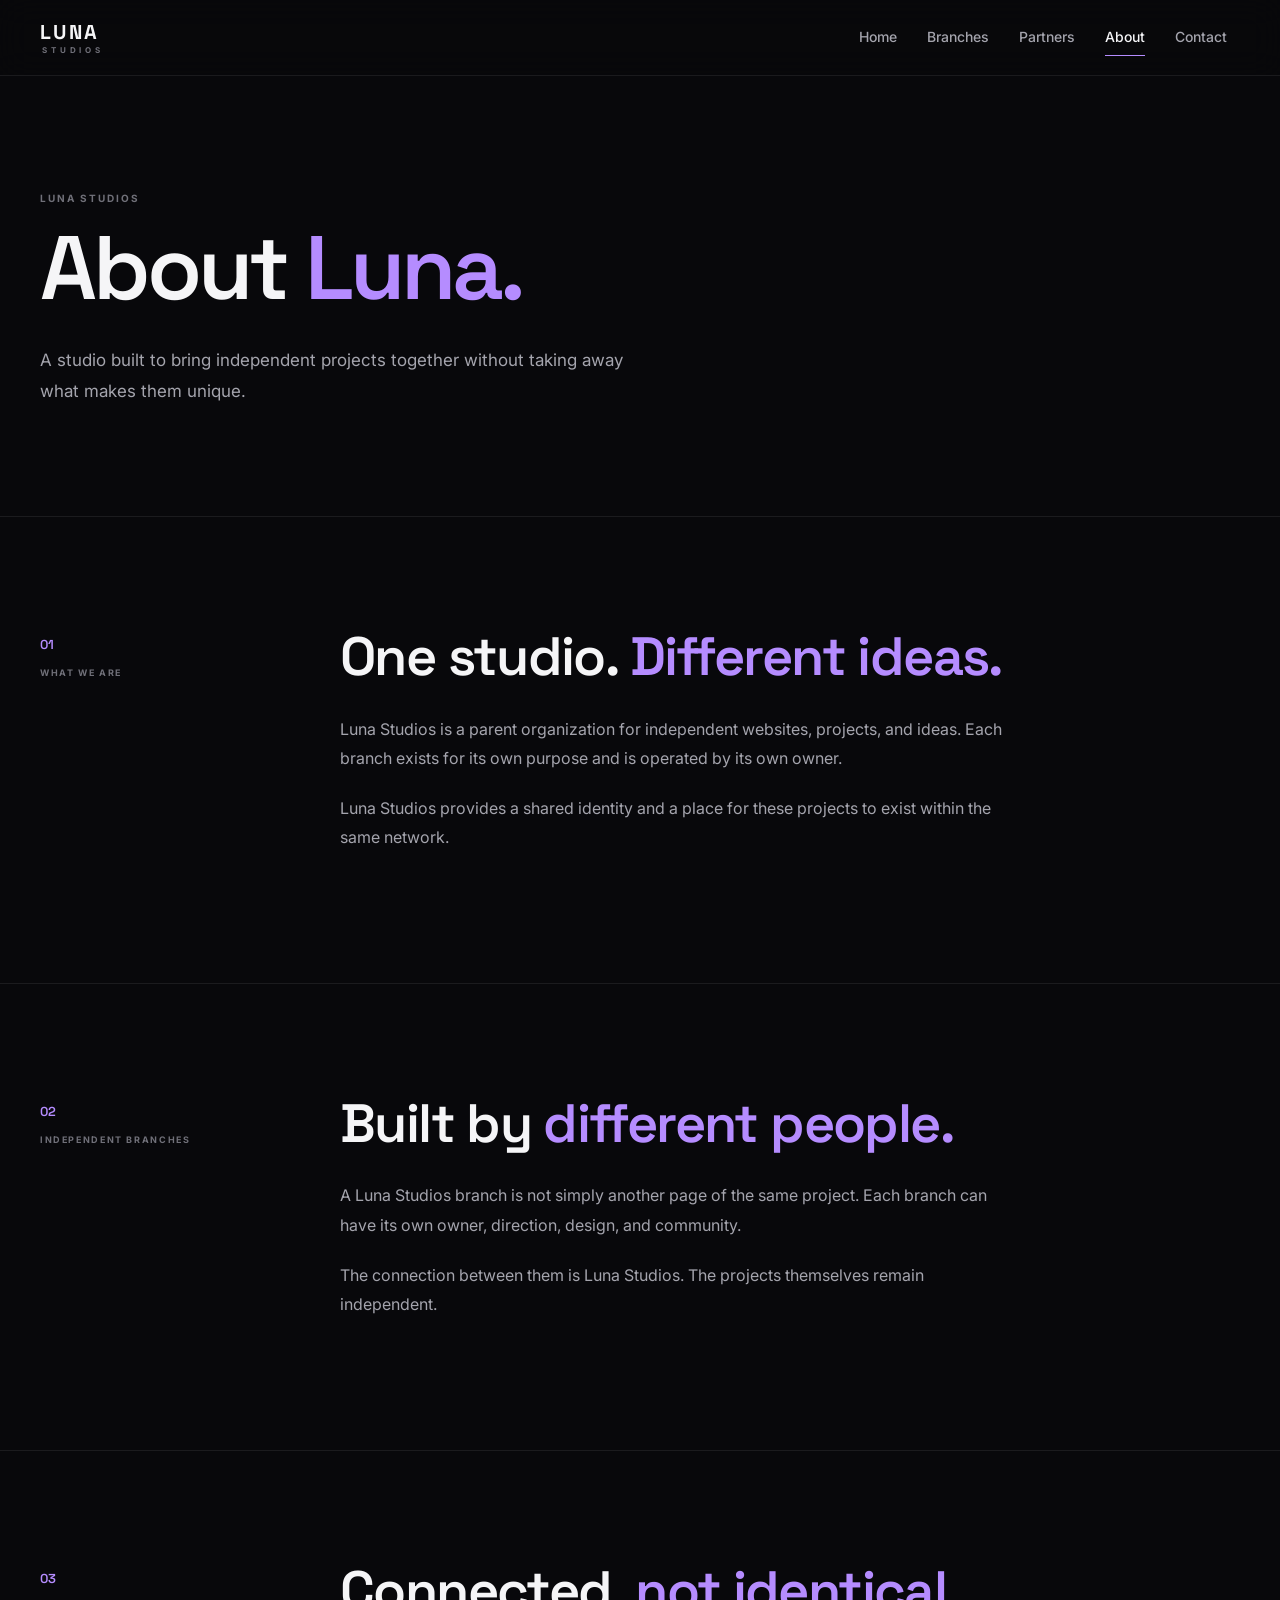
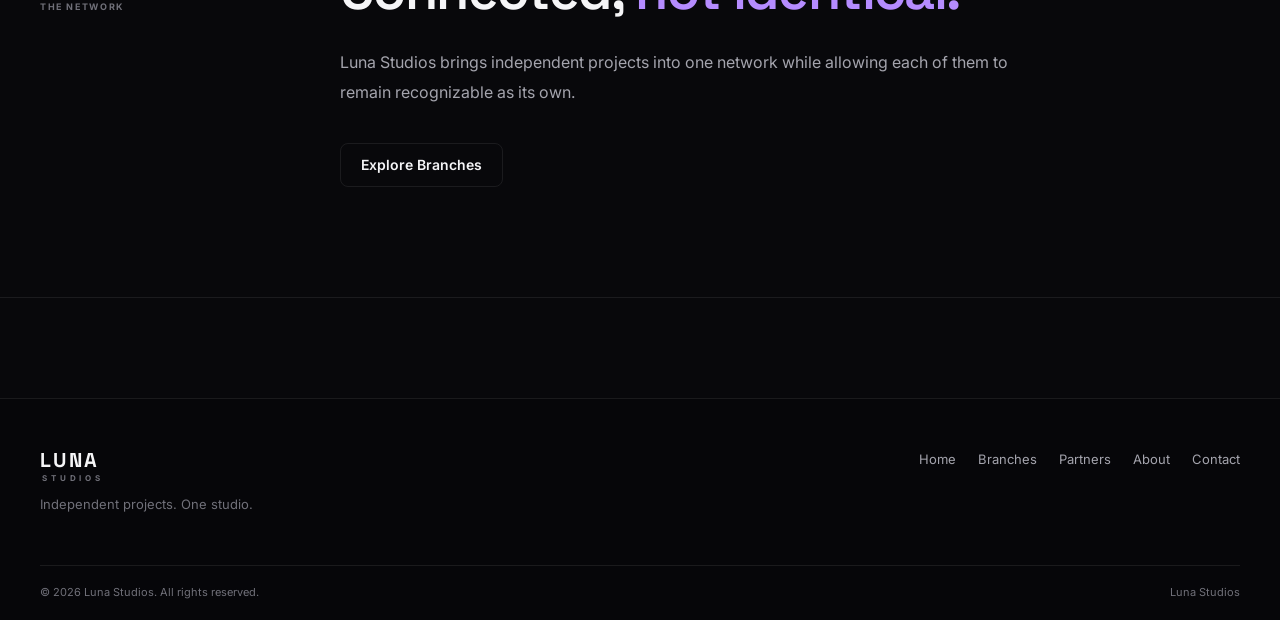
==== about.html @ f2105ee7 "Add files via upload" ====
<!DOCTYPE html>
<html lang="en">
<head>
    <meta charset="UTF-8">
    <meta name="viewport" content="width=device-width, initial-scale=1.0">

    <title>About — Luna Studios</title>

    <link rel="stylesheet" href="css/style.css">
    <link rel="stylesheet" href="css/about.css">
</head>

<body>

<header class="navbar">
    <div class="nav-container">

        <a href="index.html" class="brand">
            <span class="brand-name">LUNA</span>
            <span class="brand-subtitle">STUDIOS</span>
        </a>

        <nav class="nav-links">
            <a href="index.html">Home</a>
            <a href="branches.html">Branches</a>
            <a href="partners.html">Partners</a>
            <a href="about.html" class="active">About</a>
            <a href="contact.html">Contact</a>
        </nav>

    </div>
</header>


<main>

    <!-- Header -->

    <section class="about-hero">

        <div class="section-container">

            <p class="section-label">
                LUNA STUDIOS
            </p>

            <h1>
                About <span>Luna.</span>
            </h1>

            <p class="about-description">
                A studio built to bring independent projects
                together without taking away what makes them
                unique.
            </p>

        </div>

    </section>


    <!-- What We Are -->

    <section class="about-section">

        <div class="section-container">

            <div class="about-grid">

                <div class="about-label">
                    <span>01</span>
                    <p>WHAT WE ARE</p>
                </div>

                <div class="about-content">

                    <h2>
                        One studio.
                        <span>Different ideas.</span>
                    </h2>

                    <p>
                        Luna Studios is a parent organization for
                        independent websites, projects, and ideas.
                        Each branch exists for its own purpose and
                        is operated by its own owner.
                    </p>

                    <p>
                        Luna Studios provides a shared identity and
                        a place for these projects to exist within
                        the same network.
                    </p>

                </div>

            </div>

        </div>

    </section>


    <!-- Independent Branches -->

    <section class="about-section">

        <div class="section-container">

            <div class="about-grid">

                <div class="about-label">
                    <span>02</span>
                    <p>INDEPENDENT BRANCHES</p>
                </div>

                <div class="about-content">

                    <h2>
                        Built by
                        <span>different people.</span>
                    </h2>

                    <p>
                        A Luna Studios branch is not simply another
                        page of the same project. Each branch can
                        have its own owner, direction, design, and
                        community.
                    </p>

                    <p>
                        The connection between them is Luna Studios.
                        The projects themselves remain independent.
                    </p>

                </div>

            </div>

        </div>

    </section>


    <!-- Network -->

    <section class="about-section">

        <div class="section-container">

            <div class="about-grid">

                <div class="about-label">
                    <span>03</span>
                    <p>THE NETWORK</p>
                </div>

                <div class="about-content">

                    <h2>
                        Connected,
                        <span>not identical.</span>
                    </h2>

                    <p>
                        Luna Studios brings independent projects
                        into one network while allowing each of
                        them to remain recognizable as its own.
                    </p>

                    <a href="branches.html" class="button secondary">
                        Explore Branches
                    </a>

                </div>

            </div>

        </div>

    </section>

</main>


<footer class="footer">

    <div class="footer-container">

        <div class="footer-brand">

            <div class="brand">
                <span class="brand-name">LUNA</span>
                <span class="brand-subtitle">STUDIOS</span>
            </div>

            <p>
                Independent projects. One studio.
            </p>

        </div>


        <div class="footer-links">

            <a href="index.html">Home</a>
            <a href="branches.html">Branches</a>
            <a href="partners.html">Partners</a>
            <a href="about.html">About</a>
            <a href="contact.html">Contact</a>

        </div>

    </div>


    <div class="footer-bottom">

        <p>
            © 2026 Luna Studios. All rights reserved.
        </p>

        <p>
            Luna Studios
        </p>

    </div>

</footer>

</body>
</html>
---- css/style.css ----
@import url('https://fonts.googleapis.com/css2?family=Inter:wght@400;500;600;700&family=Space+Grotesk:wght@400;500;600;700&display=swap');

* {
    margin: 0;
    padding: 0;
    box-sizing: border-box;
}

html {
    scroll-behavior: smooth;
}

body {
    min-height: 100vh;
    background: #08080b;
    color: #f5f5f7;
    font-family: "Inter", sans-serif;
    line-height: 1.6;
    overflow-x: hidden;
}

a {
    color: inherit;
    text-decoration: none;
}

button,
input,
textarea {
    font: inherit;
}

:root {
    --background: #08080b;
    --surface: #101014;

    --border: rgba(255, 255, 255, 0.08);
    --border-hover: rgba(255, 255, 255, 0.15);

    --text: #f5f5f7;
    --text-secondary: #a4a4ad;
    --text-muted: #707079;

    --accent: #b58cff;
    --accent-light: #d0b8ff;

    --max-width: 1200px;
    --transition: 0.25s ease;
}

.section-container {
    width: min(100% - 48px, var(--max-width));
    margin: 0 auto;
}


/* Navigation */

.navbar {
    position: fixed;
    top: 0;
    left: 0;

    width: 100%;
    height: 76px;

    display: flex;
    align-items: center;

    background: rgba(8, 8, 11, 0.88);
    border-bottom: 1px solid var(--border);

    backdrop-filter: blur(16px);
    -webkit-backdrop-filter: blur(16px);

    z-index: 1000;
}

.nav-container {
    width: min(100% - 48px, var(--max-width));
    height: 100%;
    margin: 0 auto;

    display: flex;
    align-items: center;
    justify-content: space-between;
}


/* Brand */

.brand {
    display: inline-flex;
    flex-direction: column;

    line-height: 1;

    transition: opacity var(--transition);
}

.brand:hover {
    opacity: 0.75;
}

.brand-name {
    font-family: "Space Grotesk", sans-serif;
    font-size: 20px;
    font-weight: 700;
    letter-spacing: 0.12em;
}

.brand-subtitle {
    margin-top: 4px;

    color: var(--text-muted);

    font-size: 8px;
    font-weight: 700;
    letter-spacing: 0.48em;

    padding-left: 2px;
}


/* Navigation Links */

.nav-links {
    display: flex;
    align-items: center;
    gap: 4px;
}

.nav-links a {
    position: relative;

    padding: 8px 13px;

    color: var(--text-secondary);

    font-size: 14px;
    font-weight: 500;

    transition:
        color var(--transition),
        background var(--transition);
}

.nav-links a:hover {
    color: var(--text);
}

.nav-links a.active {
    color: var(--text);
}

.nav-links a.active::after {
    content: "";

    position: absolute;

    left: 13px;
    right: 13px;
    bottom: 1px;

    height: 1px;

    background: var(--accent);
}


/* Buttons */

.button {
    display: inline-flex;
    align-items: center;
    justify-content: center;

    min-height: 44px;
    padding: 0 20px;

    border: 1px solid transparent;
    border-radius: 8px;

    font-size: 14px;
    font-weight: 600;

    transition:
        transform var(--transition),
        background var(--transition),
        border-color var(--transition);
}

.button:hover {
    transform: translateY(-1px);
}

.button.primary {
    background: var(--text);
    color: var(--background);
}

.button.primary:hover {
    background: #ffffff;
}

.button.secondary {
    background: transparent;
    border-color: var(--border);
    color: var(--text);
}

.button.secondary:hover {
    border-color: var(--border-hover);
    background: rgba(255, 255, 255, 0.03);
}


/* Typography */

h1,
h2,
h3 {
    font-family: "Space Grotesk", sans-serif;
    line-height: 1.1;
}

h2 {
    font-size: clamp(32px, 5vw, 54px);
    font-weight: 600;
}

h2 span {
    color: var(--accent);
}

.section-label {
    margin-bottom: 12px;

    color: var(--text-muted);

    font-size: 10px;
    font-weight: 700;
    letter-spacing: 0.2em;
    text-transform: uppercase;
}


/* Footer */

.footer {
    margin-top: 100px;

    background: #060609;
    border-top: 1px solid var(--border);
}

.footer-container {
    width: min(100% - 48px, var(--max-width));
    margin: 0 auto;

    padding: 50px 0;

    display: flex;
    align-items: flex-start;
    justify-content: space-between;

    gap: 40px;
}

.footer-brand p {
    margin-top: 12px;

    color: var(--text-muted);
    font-size: 13px;
}

.footer-links {
    display: flex;
    flex-wrap: wrap;
    gap: 22px;
}

.footer-links a {
    color: var(--text-secondary);

    font-size: 13px;

    transition: color var(--transition);
}

.footer-links a:hover {
    color: var(--text);
}

.footer-bottom {
    width: min(100% - 48px, var(--max-width));
    margin: 0 auto;

    padding: 18px 0;

    display: flex;
    justify-content: space-between;

    border-top: 1px solid var(--border);

    color: var(--text-muted);
    font-size: 11px;
}


/* Scrollbar */

::-webkit-scrollbar {
    width: 7px;
}

::-webkit-scrollbar-track {
    background: var(--background);
}

::-webkit-scrollbar-thumb {
    background: #29292f;
    border-radius: 999px;
}

::-webkit-scrollbar-thumb:hover {
    background: #3a3a42;
}


/* Selection */

::selection {
    background: rgba(181, 140, 255, 0.25);
    color: var(--text);
}


/* Responsive */

@media (max-width: 800px) {

    .navbar {
        height: 70px;
    }

    .nav-container {
        width: min(100% - 32px, var(--max-width));
    }

    .nav-links {
        gap: 0;
    }

    .nav-links a {
        padding: 7px 8px;
        font-size: 12px;
    }

    .nav-links a.active::after {
        left: 8px;
        right: 8px;
    }

    .section-container {
        width: min(100% - 32px, var(--max-width));
    }

    .footer-container {
        width: min(100% - 32px, var(--max-width));
        flex-direction: column;
    }

    .footer-bottom {
        width: min(100% - 32px, var(--max-width));
        flex-direction: column;
        gap: 8px;
    }
}

@media (max-width: 560px) {

    .brand-name {
        font-size: 17px;
    }

    .brand-subtitle {
        font-size: 7px;
    }

    .nav-links a {
        padding: 6px;
        font-size: 11px;
    }

    .nav-links a.active::after {
        display: none;
    }

    .button {
        width: 100%;
    }
}

body {
    min-height: 100vh;
    display: flex;
    flex-direction: column;
}

main {
    flex: 1;
}
---- css/about.css ----
.about-hero {
    padding-top: 190px;
    padding-bottom: 110px;

    border-bottom: 1px solid var(--border);
}

.about-hero h1 {
    max-width: 900px;

    font-size: clamp(52px, 8vw, 90px);
    font-weight: 600;

    letter-spacing: -0.045em;
}

.about-hero h1 span {
    color: var(--accent);
}

.about-description {
    max-width: 620px;

    margin-top: 28px;

    color: var(--text-secondary);

    font-size: 17px;
    line-height: 1.8;
}


/* About Sections */

.about-section {
    padding: 110px 0;

    border-bottom: 1px solid var(--border);
}

.about-grid {
    display: grid;

    grid-template-columns: 220px 1fr;

    gap: 80px;
}

.about-label {
    padding-top: 8px;
}

.about-label span {
    display: block;

    margin-bottom: 10px;

    color: var(--accent);

    font-family: "Space Grotesk", sans-serif;

    font-size: 13px;
    font-weight: 600;
}

.about-label p {
    color: var(--text-muted);

    font-size: 9px;
    font-weight: 700;
    letter-spacing: 0.18em;
}

.about-content {
    max-width: 720px;
}

.about-content h2 {
    margin-bottom: 28px;

    font-size: clamp(34px, 5vw, 54px);

    letter-spacing: -0.03em;
}

.about-content h2 span {
    color: var(--accent);
}

.about-content p {
    max-width: 680px;

    margin-bottom: 20px;

    color: var(--text-secondary);

    font-size: 16px;
    line-height: 1.85;
}

.about-content .button {
    margin-top: 16px;
}


/* Mobile */

@media (max-width: 800px) {

    .about-hero {
        padding-top: 150px;
        padding-bottom: 80px;
    }

    .about-hero h1 {
        font-size: clamp(46px, 12vw, 72px);
    }

    .about-description {
        font-size: 15px;
    }

    .about-section {
        padding: 80px 0;
    }

    .about-grid {
        grid-template-columns: 1fr;

        gap: 30px;
    }

    .about-label {
        padding-top: 0;
    }

    .about-content h2 {
        font-size: clamp(34px, 9vw, 52px);
    }

}


@media (max-width: 560px) {

    .about-hero {
        padding-top: 130px;
    }

    .about-section {
        padding: 70px 0;
    }

    .about-content p {
        font-size: 15px;
    }

}
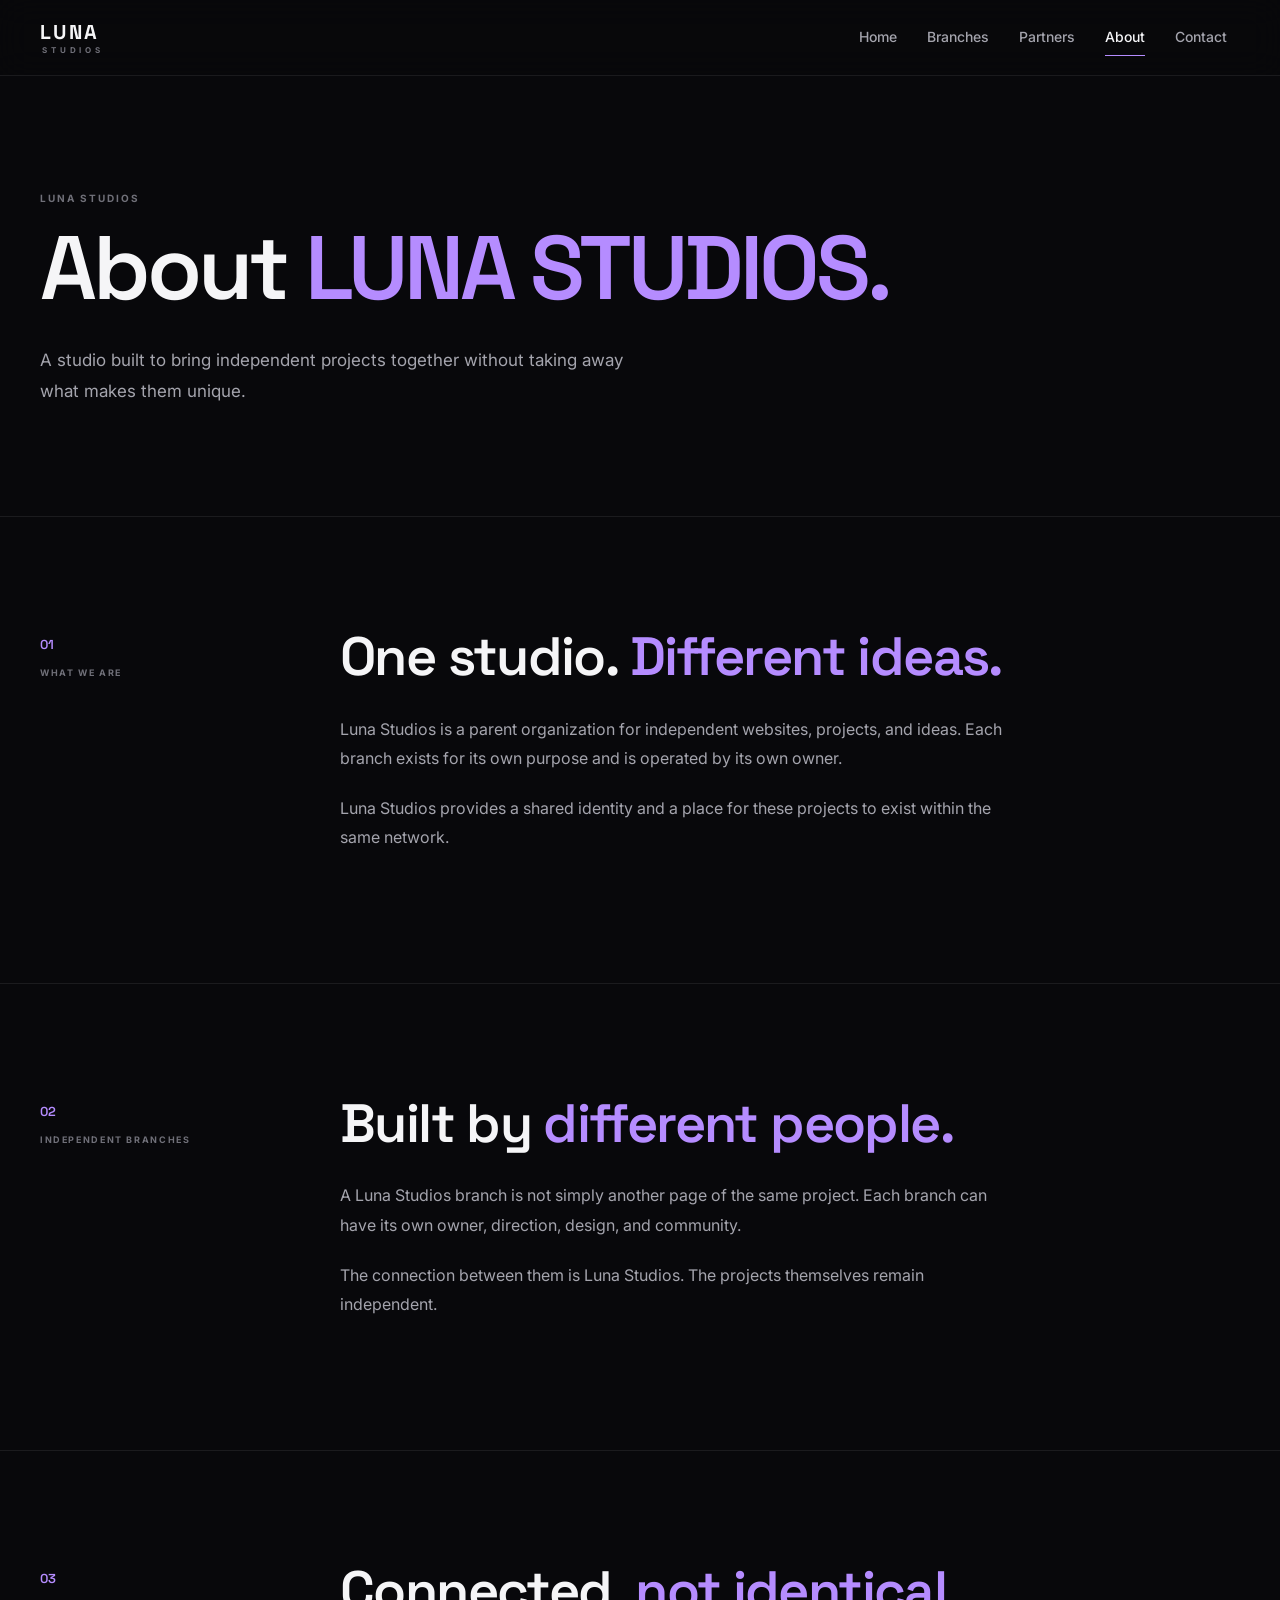
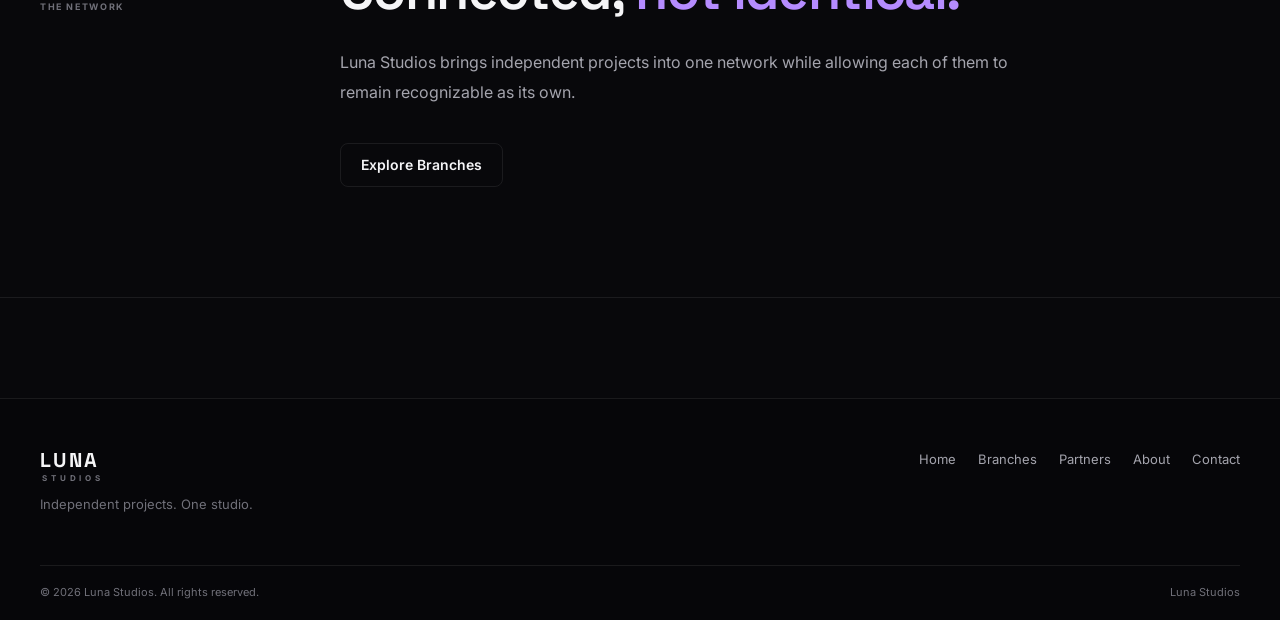
==== commit 39540d6d: "Update about.html" ====
--- a/about.html
+++ b/about.html
@@ -45,7 +45,7 @@
             </p>
 
             <h1>
-                About <span>Luna.</span>
+                About <span>LUNA STUDIOS.</span>
             </h1>
 
             <p class="about-description">
@@ -229,4 +229,4 @@
 </footer>
 
 </body>
-</html>+</html>
